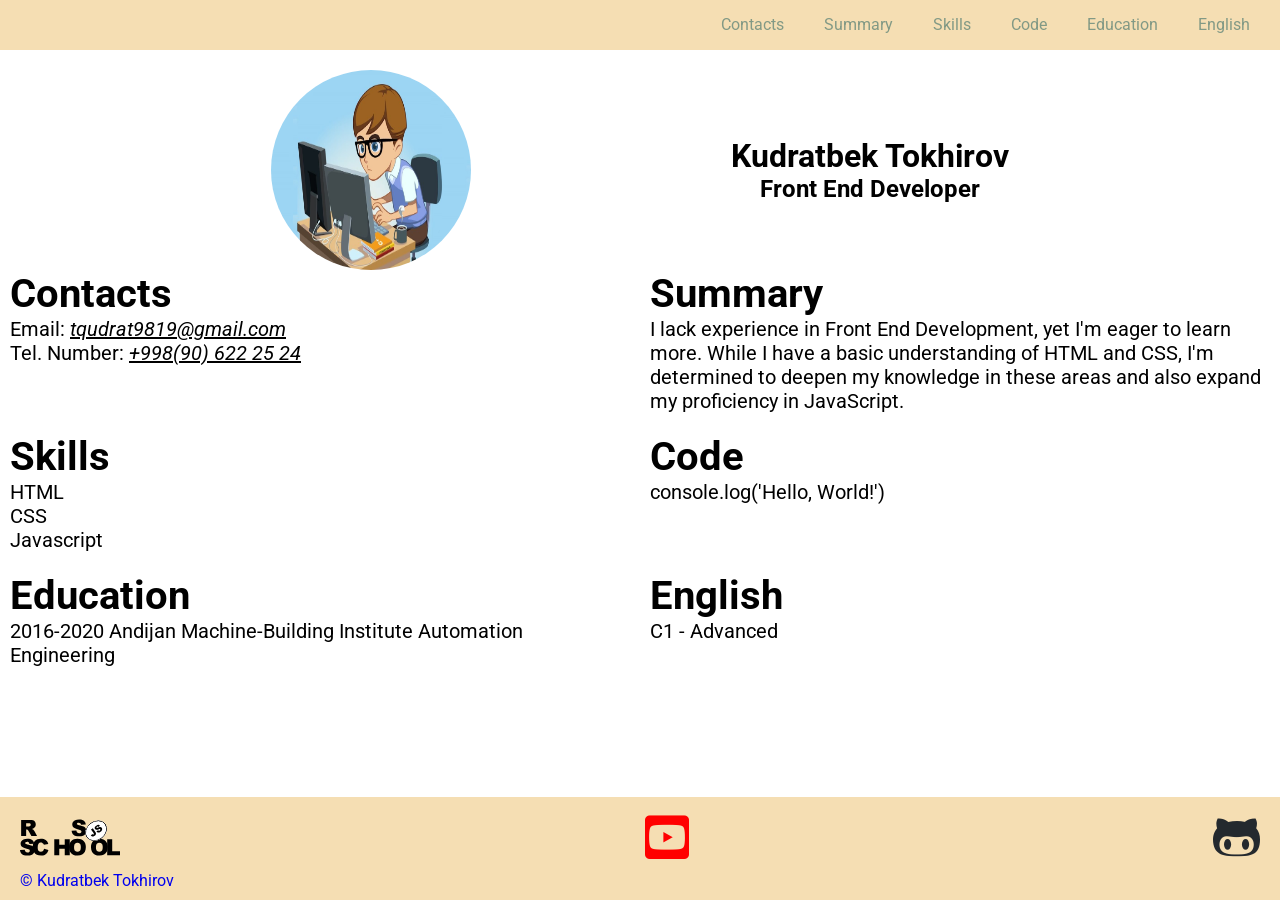
==== index.html @ bb18559e "feat add footer" ====
<!DOCTYPE html>
<html lang="en">

<head>
    <meta charset="UTF-8">
    <meta name="viewport" content="width=device-width, initial-scale=1.0">
    <title>cv</title>
    <link rel="stylesheet" href="/style.css">
    <link rel="stylesheet" href="https://cdnjs.cloudflare.com/ajax/libs/font-awesome/5.15.3/css/all.min.css">
    <link rel="icon" href="assets/img/rs_school_js.svg">
</head>

<body>
    <div class="wrapper">
        <header class="header">
            <nav class="nav">
                <ul class="nav-list container">
                    <li class="nav-item"><a href="#contacts" class="nav-link">Contacts</a></li>
                    <li class="nav-item"><a href="#summary" class="nav-link">Summary</a></li>
                    <li class="nav-item"><a href="#skills" class="nav-link">Skills</a></li>
                    <li class="nav-item"><a href="#code" class="nav-link">Code</a></li>
                    <li class="nav-item"><a href="#education" class="nav-link">Education</a></li>
                    <li class="nav-item"><a href="#english" class="nav-link">English</a></li>
                </ul>
            </nav>
            <div class="personal__info container">
                <img src="/assets/img/profilephoto.jpg" alt="My photo" class="round">
                <div class="name__job">
                    <h1>Kudratbek Tokhirov</h1>
                    <h2>Front End Developer</h2>
                </div>
            </div>
        </header>
        <main class="main-container">
            <section class="section" id="contacts">
                <div class="container">
                    <h2 class="contacts__h2">Contacts</h2>
                    <ul>
                        <li>
                            <p class="contacts__p">Email: <a href="mailto:tqudrat9819@gmail.com"
                                    class="contacts__link">tqudrat9819@gmail.com</a>
                            </p>
                        </li>
                        <li>
                            <p class="contacts__p">Tel. Number: <a href="tel:+998906222524"
                                    class="contacts__link">+998(90) 622 25 24</a></p>
                        </li>
                    </ul>

                </div>
            </section>
            <section class="section" id="summary">
                <div class="container">
                    <h2 class="summary__h2">Summary</h2>
                    <p class="summary__p">I lack experience in Front End Development, yet I'm eager to learn more. While
                        I have a basic understanding of HTML and CSS, I'm determined to deepen my knowledge in these
                        areas and also expand my proficiency in JavaScript.</p>
                </div>
            </section>
            <section class="section" id="skills">
                <div class="container">
                    <h2 class="skills__h2">Skills</h2>
                    <ul class="skills__list">
                        <li class="skills__list__item">HTML</li>
                        <li class="skills__list__item">CSS</li>
                        <li class="skills__list__item">Javascript</li>
                    </ul>
                </div>
            </section>
            <section class="section" id="code">
                <div class="container">
                    <h2 class="code__h2">Code</h2>
                    <p class="code__p">console.log('Hello, World!')</p>
                </div>
            </section>
            <section class="section" id="education">
                <div class="container">
                    <h2 class="education__h2">Education</h2>
                    <p class="education__p">2016-2020 Andijan Machine-Building Institute
                        Automation Engineering</p>
                </div>
            </section>
            <section class="section" id="english">
                <div class="container">
                    <h2 class="english__h2">English</h2>
                    <p class="english__p">C1 - Advanced</p>
                </div>
            </section>
        </main>
        <footer>
            <div class="footer">
                <div class="container">
                    <div class="footer__links">
                        <a href="https://rs.school/" target="_blank"><img src="assets/img/rs_school_js.svg"
                                alt="rs_school_js" class="footer__rs__img"></a>
                        <a href="https://www.youtube.com/channel/UC578nebW2Mn-mNgjEArGZug" target="_blank"
                            class="footer__yt"><i class="fab fa-youtube-square"></i></a>
                        <a href="https://github.com/qudwell" target="_blank" class="footer__gt"><i
                                class="fab fa-github-alt"></i></a>
                    </div>
                    <div class="author"><a href="https://elvindev.com" target="_blank"> © Kudratbek Tokhirov</a></div>
                </div>
            </div>
        </footer>
    </div>
</body>

</html>
---- style.css ----
@import url(fonts.css);

* {
    margin: 0;
    padding: 0;
    box-sizing: border-box;
    text-decoration: none;
    list-style: none;

}

html {
    scroll-behavior: smooth;
}

body {
    
    font-family: 'Roboto', sans-serif;
    height: 100%;
}

.wrapper {
    min-height: 100%;
    display: flex;
    flex-direction: column;
}

.container {
    max-width: 1440px;
    margin: 0 auto;
    padding: 0 10px; 
    width: 100%;
    height: 100%;
}

.main-container {
    flex: 1 1 auto ;
    display: flex;
    flex-wrap: wrap;
}

.section {
    width: 50%;
}



.nav-list {
    display: flex;
    justify-content: flex-end;
    align-items: center;
    list-style: none;
}

.nav-link {
    padding: 0 20px;
    line-height: 50px;
    transition: .3s;
}

.nav {
    background: wheat;
    margin-bottom: 20px;
}

.round {
    display: inline-block;
    border-radius: 100%;
    overflow: hidden;
    width: 200px;
    height: 200px;
}

.nav-link {
    text-decoration: none;
    color: #829985;
    transition: color 0.5s;
}

.nav-link:hover {
    color: #5d7260;
}

.personal__info {
    display: flex;
    justify-content: space-evenly;

    align-items: center;
}

.name__job {
    text-align: center;
}

#contacts {
    margin-bottom: 20px;
}

.contacts__h2 {
    font-weight: 700;
    font-size: 40px;
}

.contacts__p {
    font-weight: 400;
    font-size: 20px;
}

#summary {
    margin-bottom: 20px;
}

.summary__h2 {
    font-weight: 700;
    font-size: 40px;
}

.summary__p {
    font-weight: 400;
    font-size: 20px;
}

#skills {
    margin-bottom: 20px;
}

.skills__h2 {
    font-weight: 700;
    font-size: 40px;
}

.skills__list__item {
    font-weight: 400;
    font-size: 20px;
}

#code {
    margin-bottom: 20px;
}

.code__h2 {
    font-weight: 700;
    font-size: 40px;
}

.code__p {
    font-weight: 400;
    font-size: 20px;
}

#education {
    margin-bottom: 20px;
}

.education__h2 {
    font-weight: 700;
    font-size: 40px;
}

.education__p {
    font-weight: 400;
    font-size: 20px;
}

#english {
    margin-bottom: 20px;
}

.english__h2 {
    font-weight: 700;
    font-size: 40px;
}

.english__p {
    font-weight: 400;
    font-size: 20px;
}

.contacts__link{
    color: black;
    font-style: italic;
    text-decoration: underline;
}

.footer {
    background: wheat;
    position: fixed; 
    left: 0; bottom: 0; 
    padding: 10px; 
    color: #fff; 
    width: 100%;

}

.footer__links {
    display: flex;
    justify-content: space-between;
    align-items: center;
}

.footer__rs__img{
    width: 100px;
    height: 60px;
}

.footer__yt{
    font-size: 50px;
    color: #FF0000;
}

.footer__gt{
    font-size: 50px;
    color: #24292e;
}
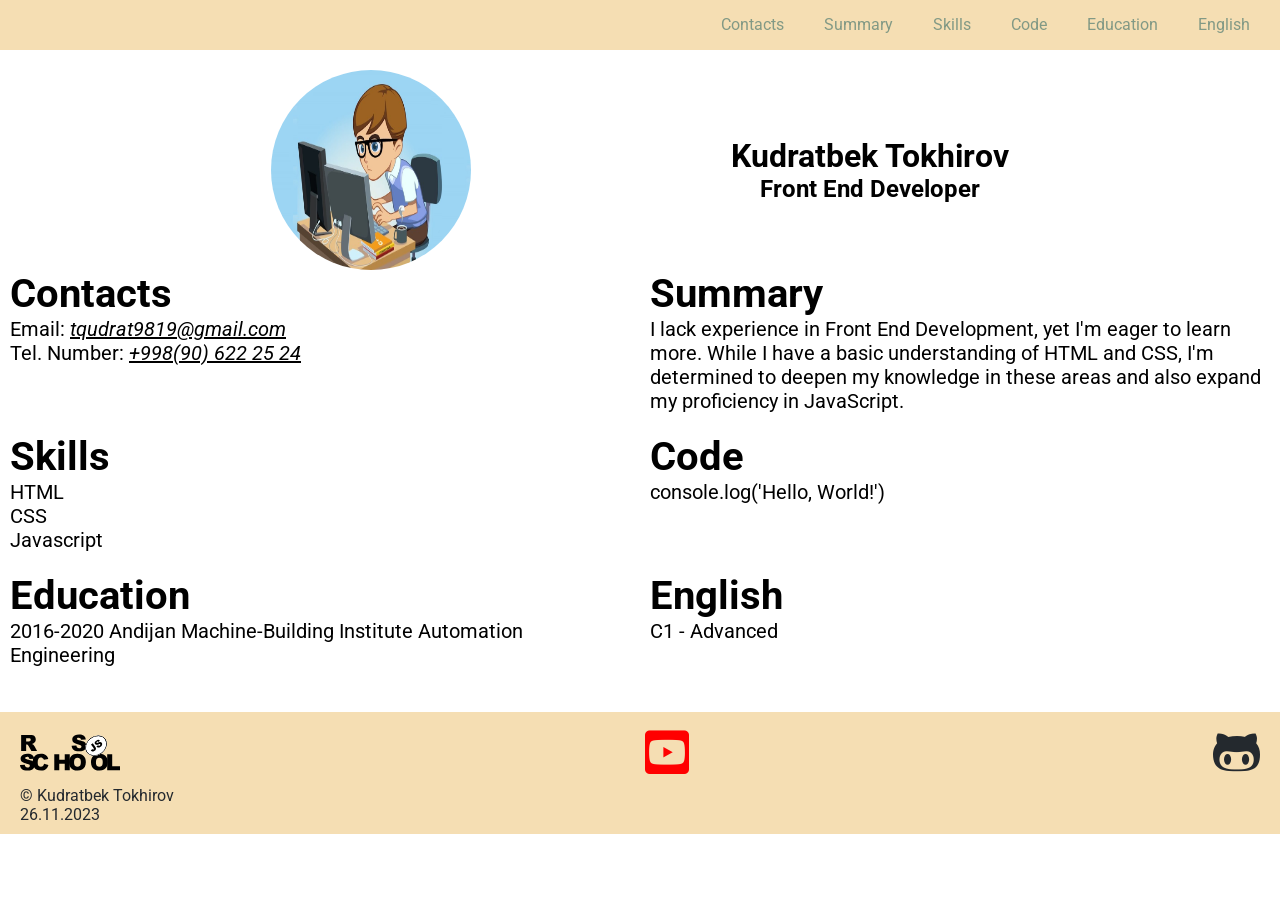
==== commit 876617cc: "feat: added number and changed styles" ====
--- a/index.html
+++ b/index.html
@@ -98,7 +98,8 @@
                         <a href="https://github.com/qudwell" target="_blank" class="footer__gt"><i
                                 class="fab fa-github-alt"></i></a>
                     </div>
-                    <div class="author"><a href="https://elvindev.com" target="_blank"> © Kudratbek Tokhirov</a></div>
+                    <div class="author"><a href="https://elvindev.com" target="_blank" class="author__link">© Kudratbek Tokhirov</a></div>
+                    <div class="date">26.11.2023</div>
                 </div>
             </div>
         </footer>
--- a/style.css
+++ b/style.css
@@ -183,9 +183,8 @@
 }
 
 .footer {
-    background: wheat;
-    position: fixed; 
-    left: 0; bottom: 0; 
+    margin-top: 25px;
+    background: wheat; 
     padding: 10px; 
     color: #fff; 
     width: 100%;
@@ -211,4 +210,12 @@
 .footer__gt{
     font-size: 50px;
     color: #24292e;
+}
+.author__link{
+    font-size: 16px;
+    color: #24292e;
+}
+.date{
+    font-size: 16px;
+    color: #24292e;
 }
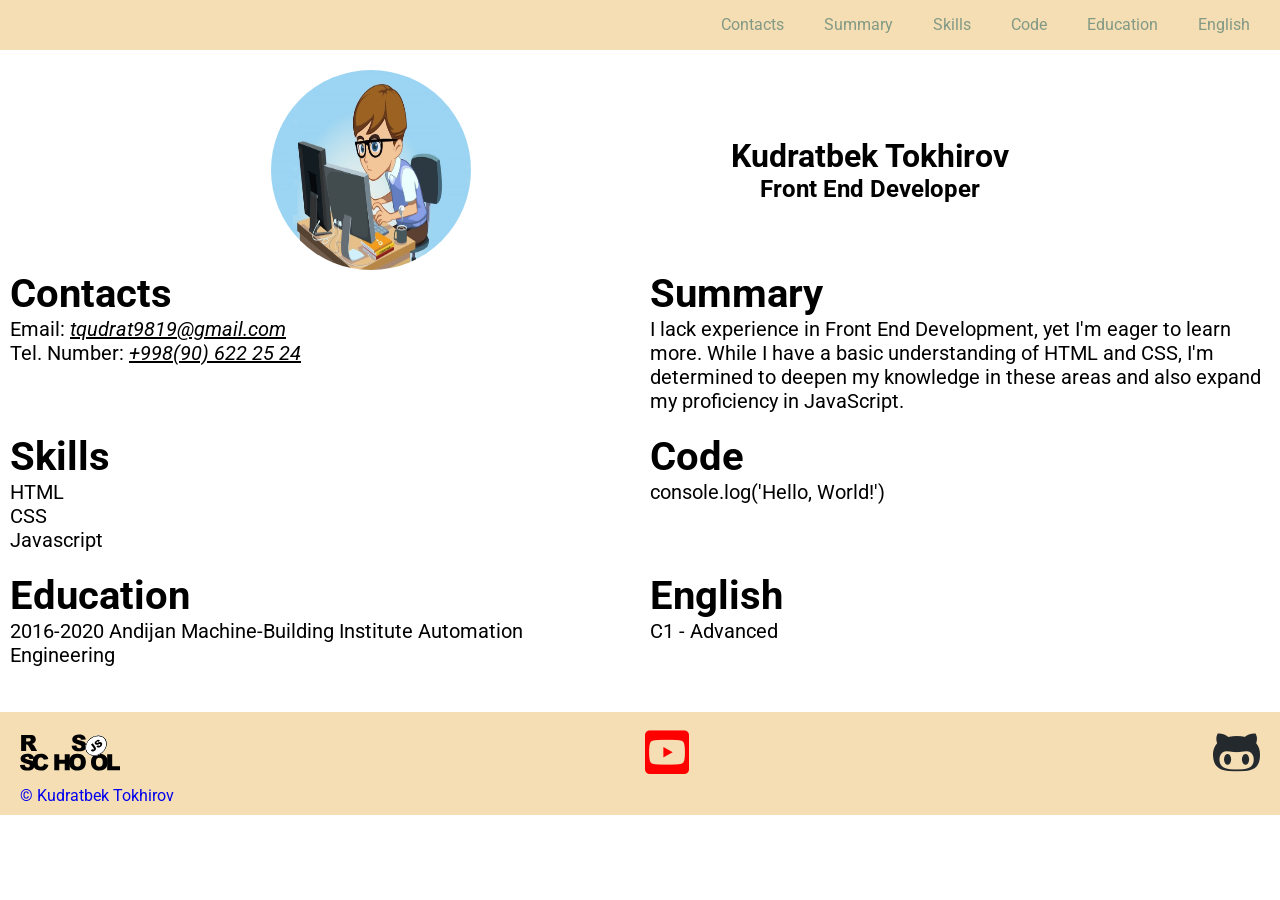
==== commit 3f7af1cc: "fix: Update index.html" ====
--- a/index.html
+++ b/index.html
@@ -5,7 +5,7 @@
     <meta charset="UTF-8">
     <meta name="viewport" content="width=device-width, initial-scale=1.0">
     <title>cv</title>
-    <link rel="stylesheet" href="/style.css">
+    <link rel="stylesheet" href="./style.css">
     <link rel="stylesheet" href="https://cdnjs.cloudflare.com/ajax/libs/font-awesome/5.15.3/css/all.min.css">
     <link rel="icon" href="assets/img/rs_school_js.svg">
 </head>
@@ -24,7 +24,7 @@
                 </ul>
             </nav>
             <div class="personal__info container">
-                <img src="/assets/img/profilephoto.jpg" alt="My photo" class="round">
+                <img src="./assets/img/profilephoto.jpg" alt="My photo" class="round">
                 <div class="name__job">
                     <h1>Kudratbek Tokhirov</h1>
                     <h2>Front End Developer</h2>
@@ -98,12 +98,11 @@
                         <a href="https://github.com/qudwell" target="_blank" class="footer__gt"><i
                                 class="fab fa-github-alt"></i></a>
                     </div>
-                    <div class="author"><a href="https://elvindev.com" target="_blank" class="author__link">© Kudratbek Tokhirov</a></div>
-                    <div class="date">26.11.2023</div>
+                    <div class="author"><a href="https://elvindev.com" target="_blank"> © Kudratbek Tokhirov</a></div>
                 </div>
             </div>
         </footer>
     </div>
 </body>
 
-</html>+</html>
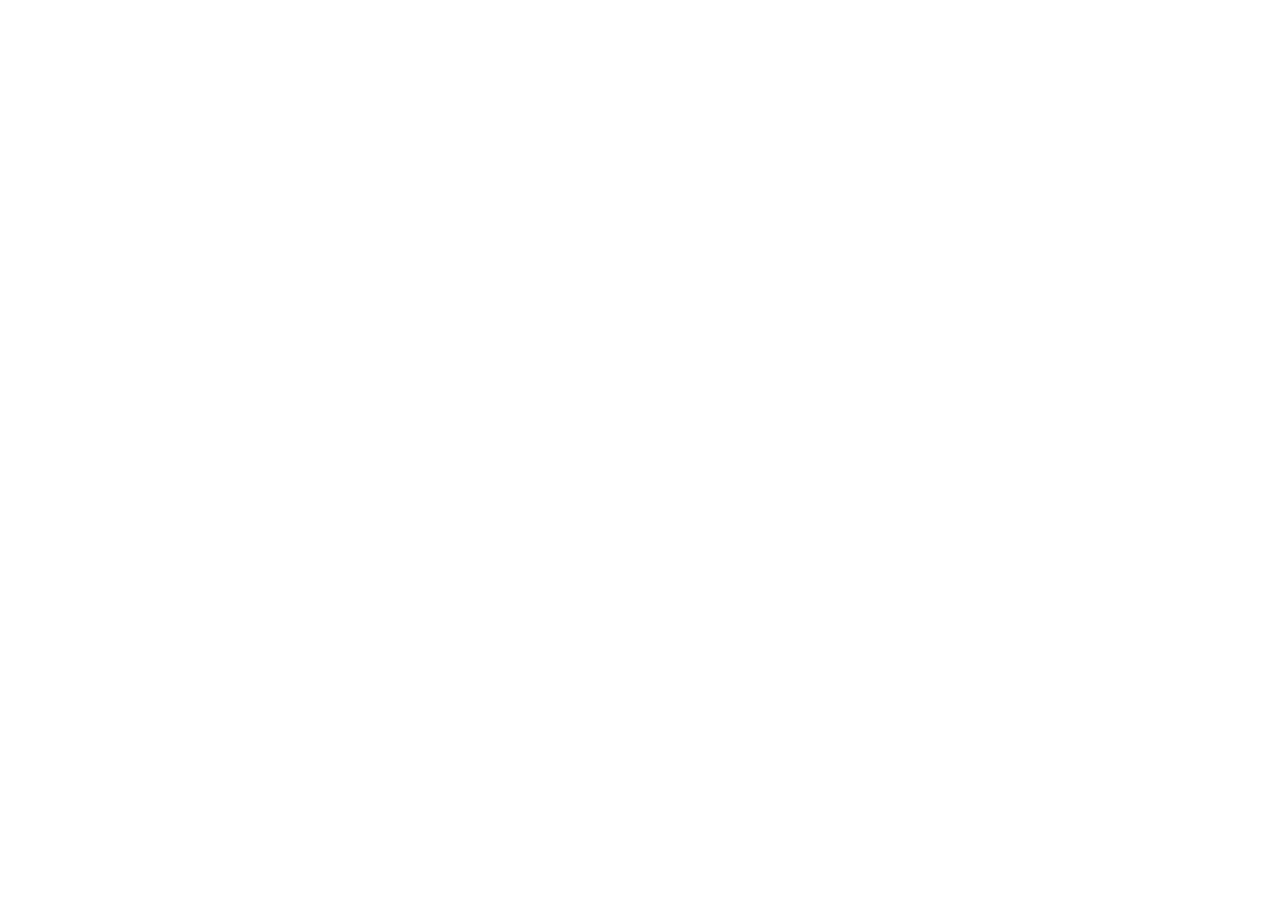
==== commit accbe32a: "project start" ====
--- a/index.html
+++ b/index.html
@@ -1,108 +1,15 @@
 <!DOCTYPE html>
 <html lang="en">
-
 <head>
     <meta charset="UTF-8">
     <meta name="viewport" content="width=device-width, initial-scale=1.0">
-    <title>cv</title>
-    <link rel="stylesheet" href="./style.css">
-    <link rel="stylesheet" href="https://cdnjs.cloudflare.com/ajax/libs/font-awesome/5.15.3/css/all.min.css">
-    <link rel="icon" href="assets/img/rs_school_js.svg">
+    <title>Coffee House</title>
 </head>
-
 <body>
-    <div class="wrapper">
-        <header class="header">
-            <nav class="nav">
-                <ul class="nav-list container">
-                    <li class="nav-item"><a href="#contacts" class="nav-link">Contacts</a></li>
-                    <li class="nav-item"><a href="#summary" class="nav-link">Summary</a></li>
-                    <li class="nav-item"><a href="#skills" class="nav-link">Skills</a></li>
-                    <li class="nav-item"><a href="#code" class="nav-link">Code</a></li>
-                    <li class="nav-item"><a href="#education" class="nav-link">Education</a></li>
-                    <li class="nav-item"><a href="#english" class="nav-link">English</a></li>
-                </ul>
-            </nav>
-            <div class="personal__info container">
-                <img src="./assets/img/profilephoto.jpg" alt="My photo" class="round">
-                <div class="name__job">
-                    <h1>Kudratbek Tokhirov</h1>
-                    <h2>Front End Developer</h2>
-                </div>
-            </div>
-        </header>
-        <main class="main-container">
-            <section class="section" id="contacts">
-                <div class="container">
-                    <h2 class="contacts__h2">Contacts</h2>
-                    <ul>
-                        <li>
-                            <p class="contacts__p">Email: <a href="mailto:tqudrat9819@gmail.com"
-                                    class="contacts__link">tqudrat9819@gmail.com</a>
-                            </p>
-                        </li>
-                        <li>
-                            <p class="contacts__p">Tel. Number: <a href="tel:+998906222524"
-                                    class="contacts__link">+998(90) 622 25 24</a></p>
-                        </li>
-                    </ul>
-
-                </div>
-            </section>
-            <section class="section" id="summary">
-                <div class="container">
-                    <h2 class="summary__h2">Summary</h2>
-                    <p class="summary__p">I lack experience in Front End Development, yet I'm eager to learn more. While
-                        I have a basic understanding of HTML and CSS, I'm determined to deepen my knowledge in these
-                        areas and also expand my proficiency in JavaScript.</p>
-                </div>
-            </section>
-            <section class="section" id="skills">
-                <div class="container">
-                    <h2 class="skills__h2">Skills</h2>
-                    <ul class="skills__list">
-                        <li class="skills__list__item">HTML</li>
-                        <li class="skills__list__item">CSS</li>
-                        <li class="skills__list__item">Javascript</li>
-                    </ul>
-                </div>
-            </section>
-            <section class="section" id="code">
-                <div class="container">
-                    <h2 class="code__h2">Code</h2>
-                    <p class="code__p">console.log('Hello, World!')</p>
-                </div>
-            </section>
-            <section class="section" id="education">
-                <div class="container">
-                    <h2 class="education__h2">Education</h2>
-                    <p class="education__p">2016-2020 Andijan Machine-Building Institute
-                        Automation Engineering</p>
-                </div>
-            </section>
-            <section class="section" id="english">
-                <div class="container">
-                    <h2 class="english__h2">English</h2>
-                    <p class="english__p">C1 - Advanced</p>
-                </div>
-            </section>
-        </main>
-        <footer>
-            <div class="footer">
-                <div class="container">
-                    <div class="footer__links">
-                        <a href="https://rs.school/" target="_blank"><img src="assets/img/rs_school_js.svg"
-                                alt="rs_school_js" class="footer__rs__img"></a>
-                        <a href="https://www.youtube.com/channel/UC578nebW2Mn-mNgjEArGZug" target="_blank"
-                            class="footer__yt"><i class="fab fa-youtube-square"></i></a>
-                        <a href="https://github.com/qudwell" target="_blank" class="footer__gt"><i
-                                class="fab fa-github-alt"></i></a>
-                    </div>
-                    <div class="author"><a href="https://elvindev.com" target="_blank"> © Kudratbek Tokhirov</a></div>
-                </div>
-            </div>
-        </footer>
-    </div>
+    <header class="header">
+        <div class="container">
+            <div class="header__wrap"></div>
+        </div>
+    </header>
 </body>
-
-</html>
+</html>
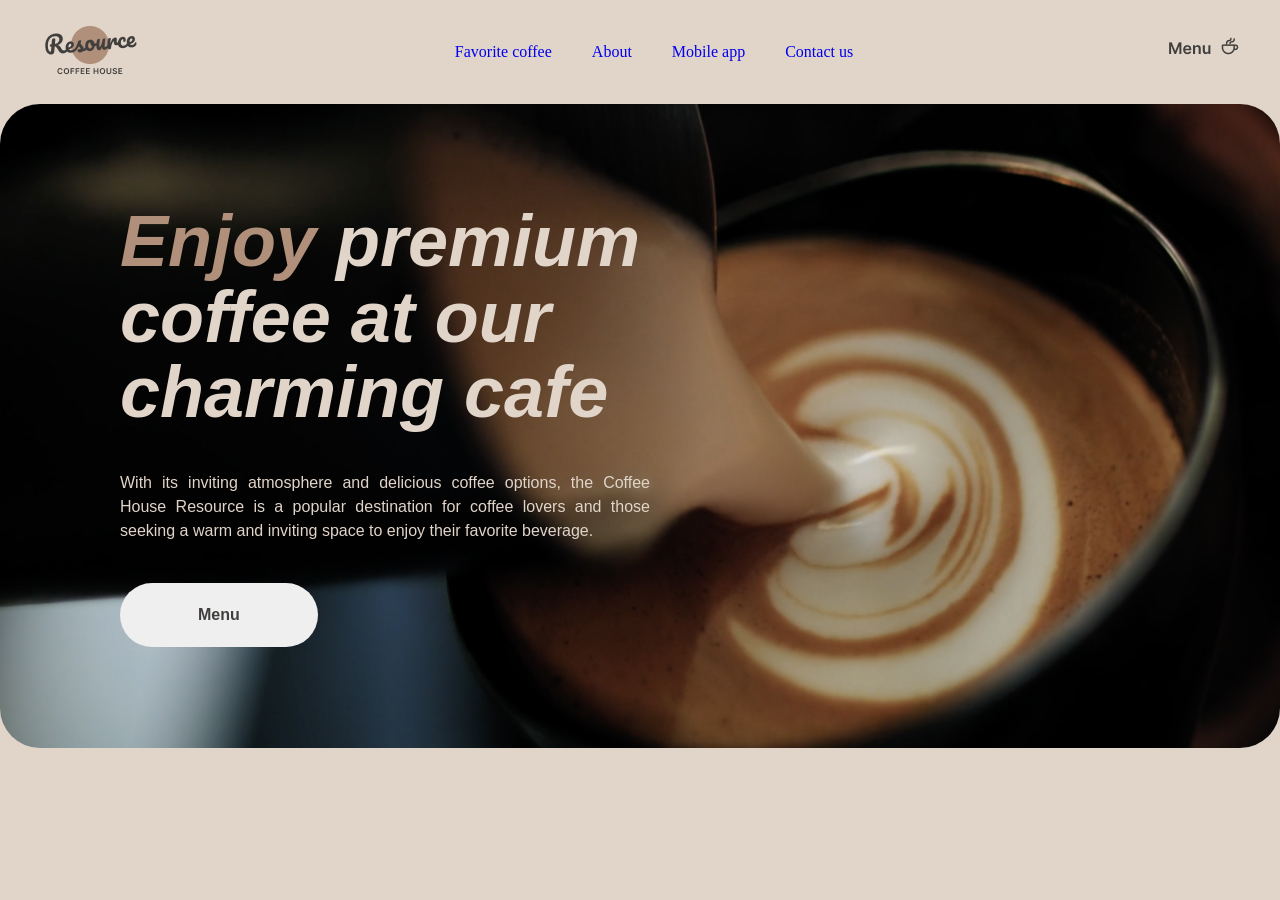
==== commit afdf0096: "feat: add header and banner" ====
--- a/index.html
+++ b/index.html
@@ -1,15 +1,46 @@
 <!DOCTYPE html>
 <html lang="en">
+
 <head>
     <meta charset="UTF-8">
     <meta name="viewport" content="width=device-width, initial-scale=1.0">
     <title>Coffee House</title>
+    <link rel="stylesheet" href="./styles/styles.css">
 </head>
+
 <body>
     <header class="header">
         <div class="container">
-            <div class="header__wrap"></div>
+            <div class="header__wrap">
+                <a href="#" class="header__logo"><img src="./imgs/logo.png" alt="logo"></a>
+                <ul class="header__nav">
+                    <li class="header__navItem"><a href="#" class="header__navLink">Favorite coffee</a></li>
+                    <li class="header__navItem"><a href="#" class="header__navLink">About</a></li>
+                    <li class="header__navItem"><a href="#" class="header__navLink">Mobile app</a></li>
+                    <li class="header__navItem"><a href="#" class="header__navLink">Contact us</a></li>
+                </ul>
+                <a href="#" class="header__menu"><img src="./imgs/menu-item.png" alt="menu"></a>
+            </div>
         </div>
     </header>
+    <main>
+        <section class="banner">
+            <div class="banner__photo">
+                <div class="container">
+                    <div class="banner__wrap">
+                        <h1 class="banner__h"><span class="banner__h__span">Enjoy</span> premium coffee at our charming
+                            cafe</h1>
+                        <p class="banner__p">
+                            With its inviting atmosphere and delicious coffee options, the Coffee House Resource is a
+                            popular destination for coffee lovers and those seeking a warm and inviting space to enjoy
+                            their favorite beverage.
+                        </p>
+                        <button class="banner__btn">Menu</button>
+                    </div>
+                </div>
+            </div>
+        </section>
+    </main>
 </body>
+
 </html>
--- a/styles/styles.css
+++ b/styles/styles.css
@@ -0,0 +1,102 @@
+* {
+    margin: 0;
+    padding: 0;
+    box-sizing: border-box;
+    text-decoration: none;
+    list-style: none;
+}
+
+@import url(../styles/fonts.css);
+
+body {
+    background: #E1D4C9;
+}
+
+.container {
+    max-width: 1360px;
+    padding: 0 20px;
+    margin: 0 auto;
+    width: 100%;
+    height: 100%;
+}
+
+.header {
+    margin: 20px;
+
+}
+
+.header__wrap {
+    display: flex;
+    justify-content: space-between;
+    align-items: center;
+}
+
+.header__nav {
+    display: flex;
+    justify-content: center;
+    align-items: center;
+    gap: 40px;
+    flex: 1 0 0;
+    align-self: stretch;
+}
+
+.banner__photo {
+    max-width: 1360px;
+    margin: 0 auto;
+    width: 100%;
+    height: 644px;
+    background: url(../imgs/img-hero.jpg);
+    border-radius: 40px;
+}
+
+.banner__wrap {
+    display: flex;
+    flex-direction: column;
+    align-items: start;
+    gap: 40px;
+    padding: 100px;
+
+}
+
+.banner__h {
+    font-family: 'Inter-SB', sans-serif;
+    font-size: 72px;
+    font-style: italic;
+    font-weight: 600;
+    line-height: 105%;
+    color: #E1D4C9;
+    width: 530px;
+}
+
+.banner__h__span {
+    color: #B0907A;
+}
+
+.banner__p {
+    color: #E1D4C9;
+    font-feature-settings: 'clig' off, 'liga' off;
+
+
+    font-family: "Inter-Regular", sans-serif;
+    font-size: 16px;
+    text-align: justify;
+    font-style: normal;
+    font-weight: 400;
+    line-height: 150%;
+    width: 530px;
+}
+
+.banner__btn {
+    padding: 20px 78px;
+    border: none;
+    border-radius: 100px;
+    color: #403F3D;
+    text-align: center;
+    font-feature-settings: 'clig' off, 'liga' off;
+    font-family: 'Inter-SB', sans-serif;
+    font-size: 16px;
+    font-style: normal;
+    font-weight: 600;
+    line-height: 150%;
+    /* 24px */
+}
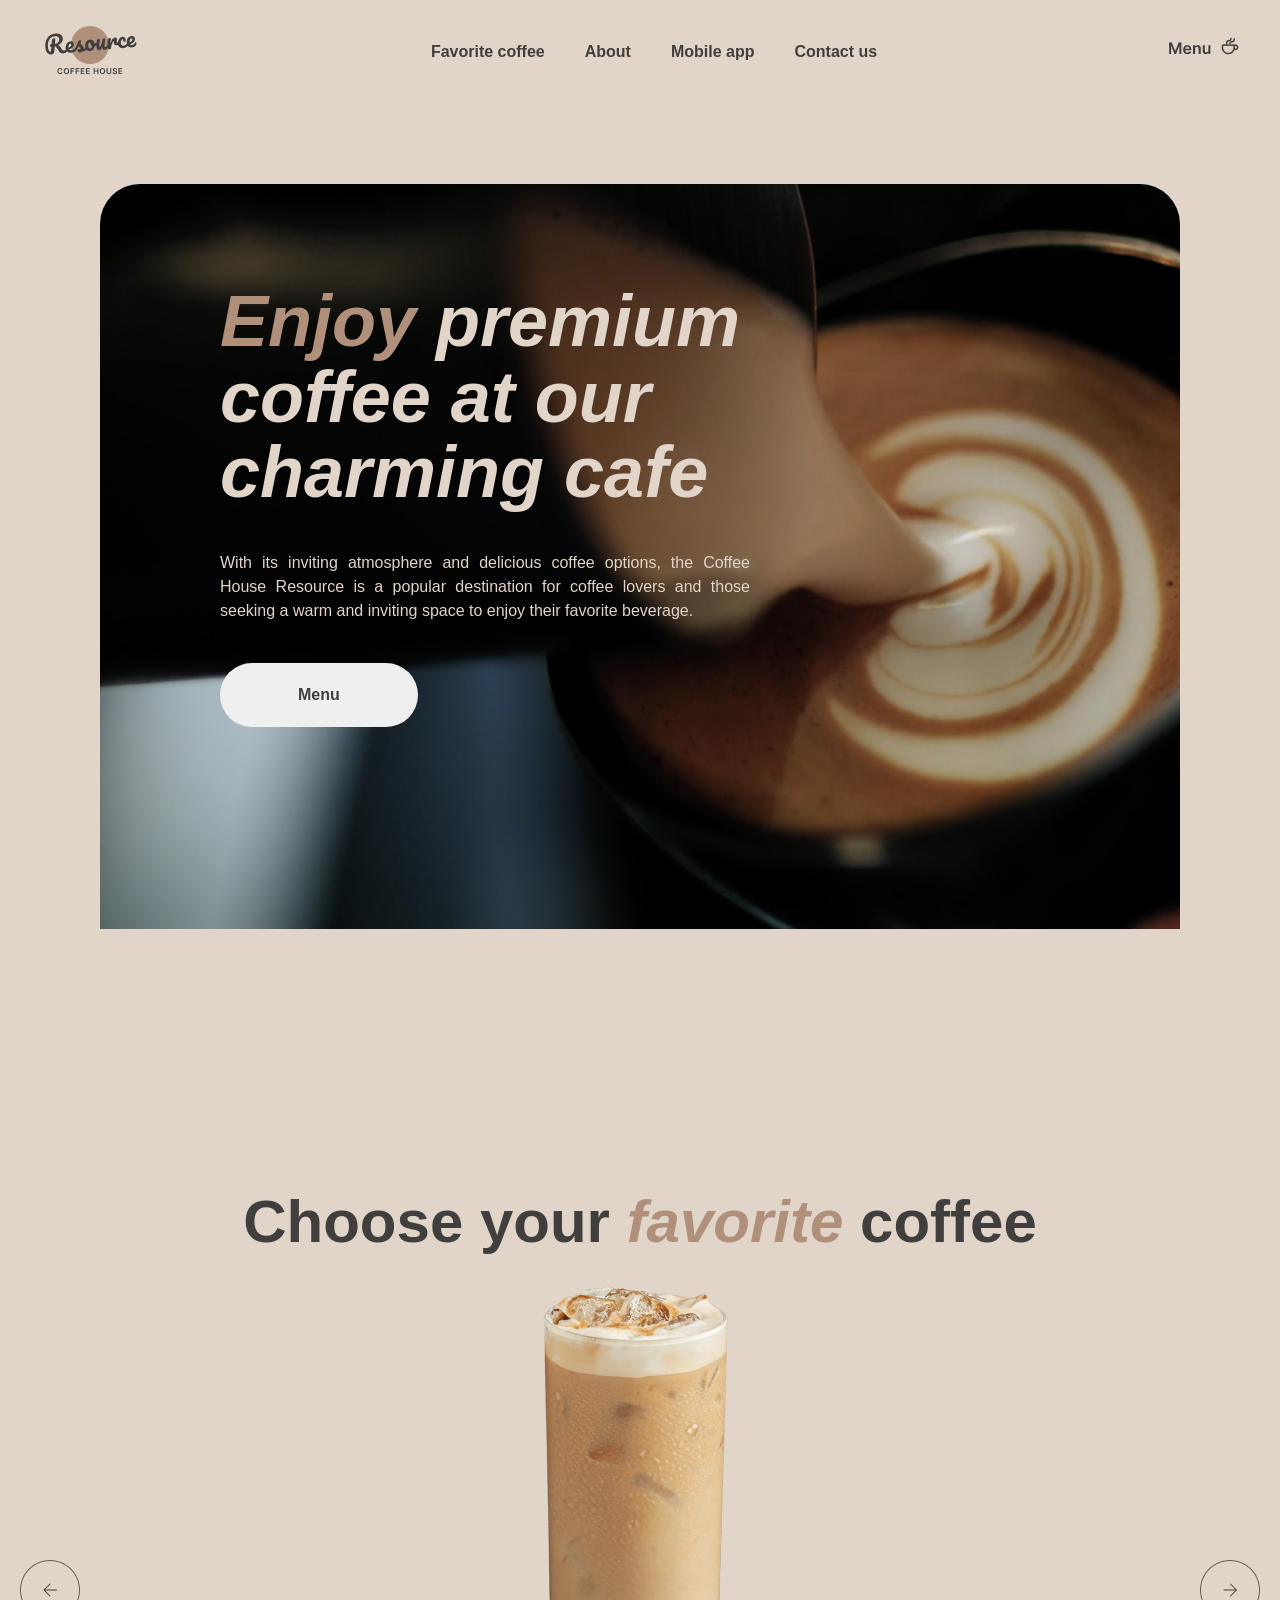
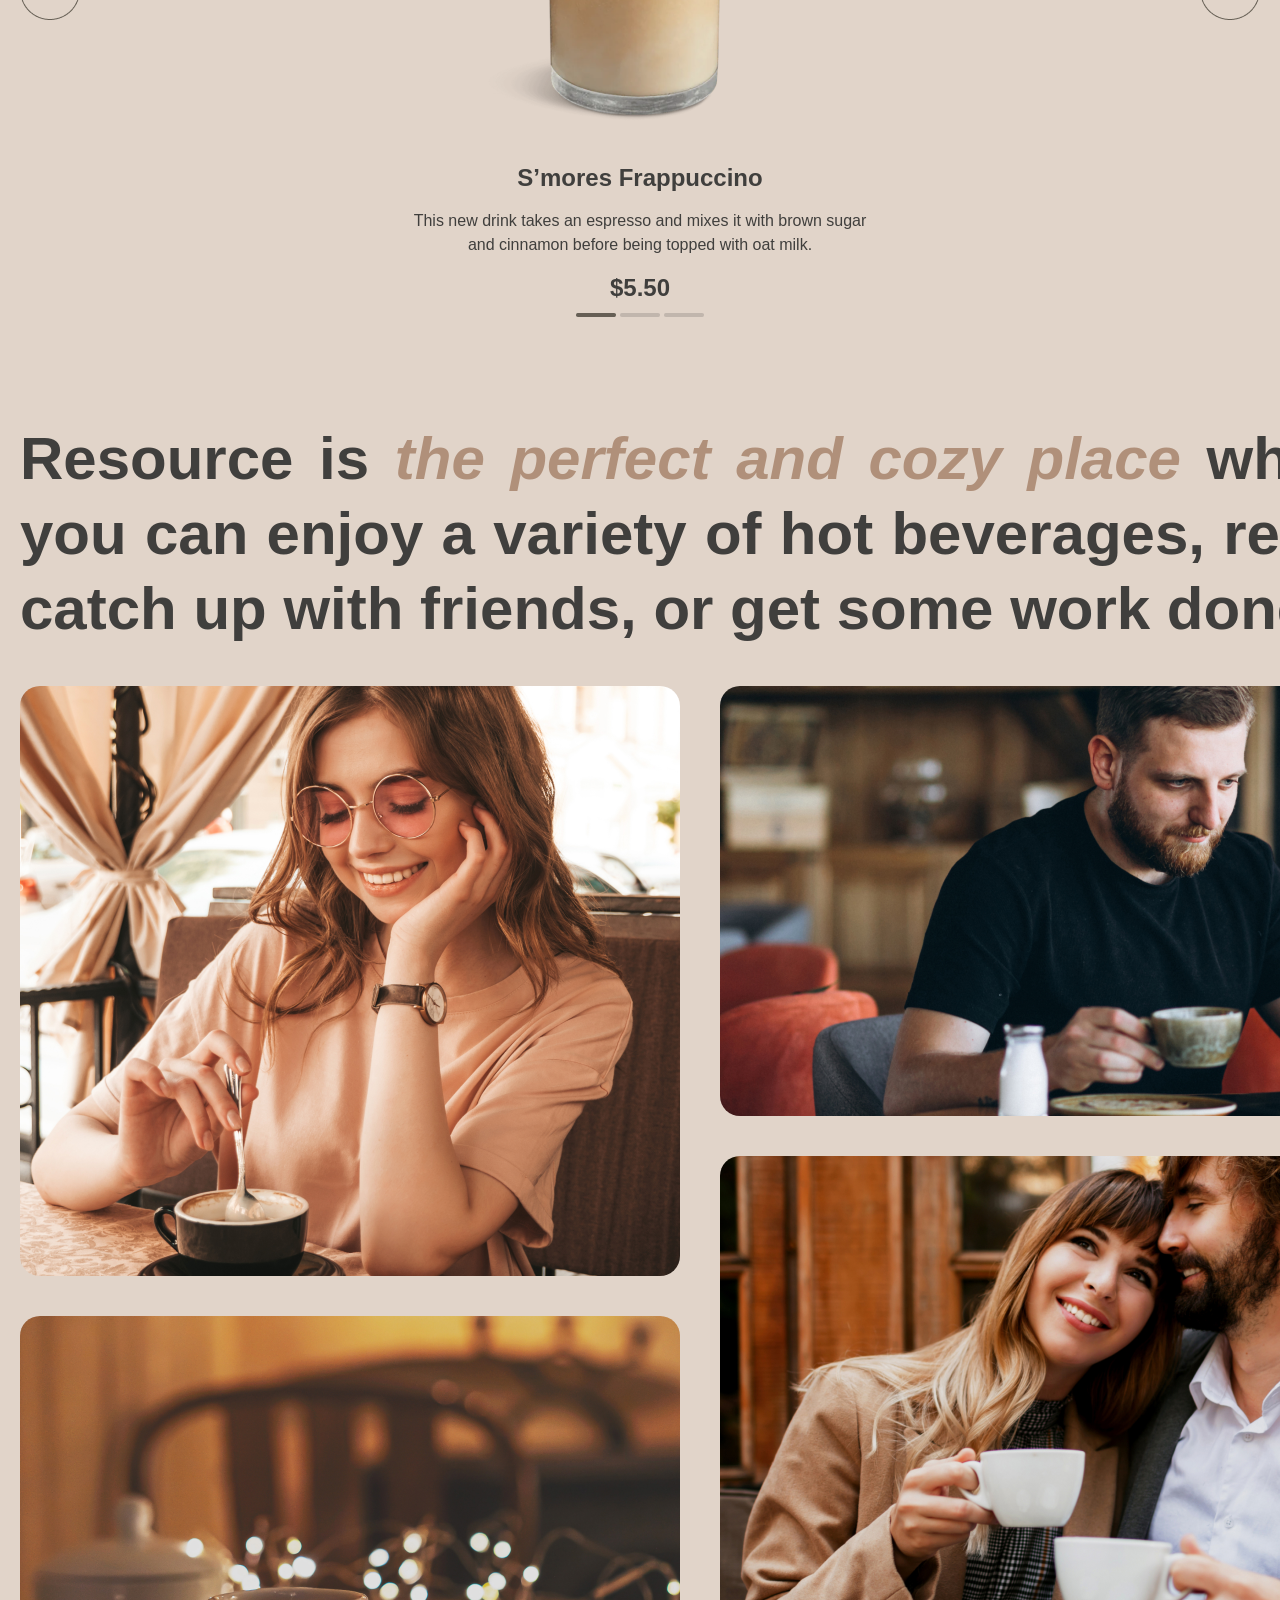
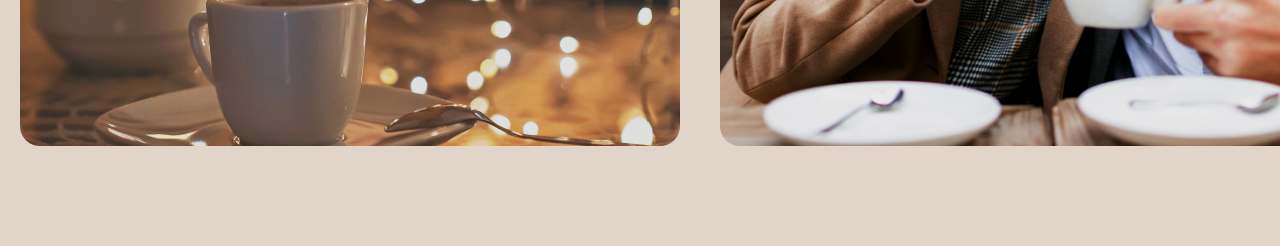
==== commit 17c29335: "feat: add about me and fav coffee" ====
--- a/index.html
+++ b/index.html
@@ -14,8 +14,9 @@
             <div class="header__wrap">
                 <a href="#" class="header__logo"><img src="./imgs/logo.png" alt="logo"></a>
                 <ul class="header__nav">
-                    <li class="header__navItem"><a href="#" class="header__navLink">Favorite coffee</a></li>
-                    <li class="header__navItem"><a href="#" class="header__navLink">About</a></li>
+                    <li class="header__navItem"><a href="#favorite_drink" class="header__navLink">Favorite coffee</a>
+                    </li>
+                    <li class="header__navItem"><a href="#about" class="header__navLink">About</a></li>
                     <li class="header__navItem"><a href="#" class="header__navLink">Mobile app</a></li>
                     <li class="header__navItem"><a href="#" class="header__navLink">Contact us</a></li>
                 </ul>
@@ -40,6 +41,43 @@
                 </div>
             </div>
         </section>
+        <section class="favourite" id="favorite_drink">
+            <div class="container">
+                <h2 class="favourite__h">Choose your <span class="favourite__span">favorite</span> coffee</h2>
+                <div class="favourite__wrap">
+                    <img src="./imgs/arrowleft.png" alt="arrow">
+                    <div class="choose__coffee">
+                        <img src="./imgs/Favcoffee.png" alt="fav">
+                        <h2 class="choose__coffee__h2">S’mores Frappuccino</h2>
+                        <p class="choose__coffee__p">This new drink takes an espresso and mixes it with brown sugar and
+                            cinnamon before being topped with oat milk.</p>
+                        <h3 class="choose__coffee__price">$5.50</h3>
+                        <div class="controls">
+                            <img src="./imgs/control.png" alt="">
+                            <img src="./imgs/controlwhite.png" alt="">
+                            <img src="./imgs/controlwhite.png" alt="">
+                        </div>
+                    </div>
+                    <img src="./imgs/arrowright.png" alt="arrow">
+                </div>
+            </div>
+        </section>
+        <section class="aboutMe" id="about">
+            <div class="container">
+                <p class="AboutMe__p">Resource is <span class="AboutMe__span">the perfect and cozy place</span> where you can enjoy a variety of hot
+                    beverages, relax, catch up with friends, or get some work done.</p>
+                <div class="aboutMe__wrap">
+                    <div class="aboutMe__left">
+                        <img src="./imgs/about-1.png" alt="aboutMePic" class="aboutMe__img">
+                    <img src="./imgs/about-2.png" alt="aboutMePic" class="aboutMe__img">
+                </div>
+                   <div class="aboutMe__right">
+                     <img src="./imgs/about-3.png" alt="aboutMePic" class="aboutMe__img">
+                    <img src="./imgs/about-4.png" alt="aboutMePic" class="aboutMe__img">
+                </div>
+                </div>
+            </div>
+        </section>
     </main>
 </body>
 
--- a/styles/styles.css
+++ b/styles/styles.css
@@ -10,6 +10,8 @@
 
 body {
     background: #E1D4C9;
+    font-family: 'Inter-Regular', sans-serif;
+    color: #403F3D;
 }
 
 .container {
@@ -25,12 +27,25 @@
 
 }
 
+.header__menu:hover{
+    border-bottom: 2px solid #403F3DCC;
+}
+
 .header__wrap {
     display: flex;
     justify-content: space-between;
     align-items: center;
 }
-
+.header__navLink{
+font-family: 'Inter-SB', sans-serif;
+font-size: 16px;
+font-weight: 600;
+line-height: 24px;
+letter-spacing: 0em;
+text-align: left;
+color: #403F3D;
+
+}
 .header__nav {
     display: flex;
     justify-content: center;
@@ -44,8 +59,8 @@
     max-width: 1360px;
     margin: 0 auto;
     width: 100%;
-    height: 644px;
-    background: url(../imgs/img-hero.jpg);
+    height: 100vh;
+    background: url(../imgs/img-hero.jpg) no-repeat;
     border-radius: 40px;
 }
 
@@ -99,4 +114,123 @@
     font-weight: 600;
     line-height: 150%;
     /* 24px */
-}+}
+
+.banner {
+    margin: 100px;
+}
+
+.favourite__h {
+    color: #403F3D;
+    text-align: center;
+    font-feature-settings: 'clig' off, 'liga' off;
+    font-family: 'Inter-SB', sans-serif;
+    font-size: 60px;
+    font-style: normal;
+    font-weight: 600;
+    line-height: 125%;
+
+}
+
+.favourite__span {
+    color: #B0907A;
+    font-style: italic;
+}
+
+.favourite__wrap {
+    display: flex;
+    align-items: center;
+    justify-content: space-between;
+}
+
+.choose__coffee {
+    max-width: 480px;
+    width: 100%;
+    text-align: center;
+}
+
+.choose__coffee__h2 {
+    margin: 20px 0 16px;
+    color: #403F3D;
+    text-align: center;
+    font-feature-settings: 'clig' off, 'liga' off;
+    font-family: 'Inter-SB', sans-serif;
+    font-size: 24px;
+    font-style: normal;
+    font-weight: 600;
+    line-height: 125%;
+
+}
+
+.choose__coffee__p {
+    color: #403F3D;
+    text-align: center;
+    font-feature-settings: 'clig' off, 'liga' off;
+    font-family: 'Inter-Regular', sans-serif;
+    font-size: 16px;
+    font-style: normal;
+    font-weight: 400;
+    line-height: 150%;
+    margin-bottom: 16px;
+}
+
+.choose__coffee__price {
+    color: #403F3D;
+    text-align: center;
+    font-feature-settings: 'clig' off, 'liga' off;
+    font-family: 'Inter-SB', sans-serif;
+    font-size: 24px;
+    font-style: normal;
+    font-weight: 600;
+    line-height: 125%;
+}
+
+.favourite {
+    margin-bottom: 100px;
+}
+
+.AboutMe__p {
+    align-self: stretch;
+    color: #403F3D;
+    text-align: justify;
+    font-feature-settings: 'clig' off, 'liga' off;
+    font-family: 'Inter-SB', sans-serif;
+    font-size: 60px;
+    font-style: normal;
+    font-weight: 600;
+    line-height: 125%;
+    width: 1360px;
+    height: 225px;
+    margin-bottom: 40px;
+}
+
+.AboutMe__span {
+    color: #B0907A;
+    font-style: italic;
+}
+
+.aboutMe__img{
+    border-radius: 20px;
+}
+
+.aboutMe__wrap{
+    display: flex;
+    gap: 40px;
+    
+}
+.aboutMe__left{
+    display: flex;
+    flex-direction: column;
+    gap: 40px;
+}
+
+.aboutMe__right{
+    display: flex;
+    flex-direction: column;
+    gap: 40px;
+}
+
+.aboutMe{
+    margin-bottom: 100px;
+}
+
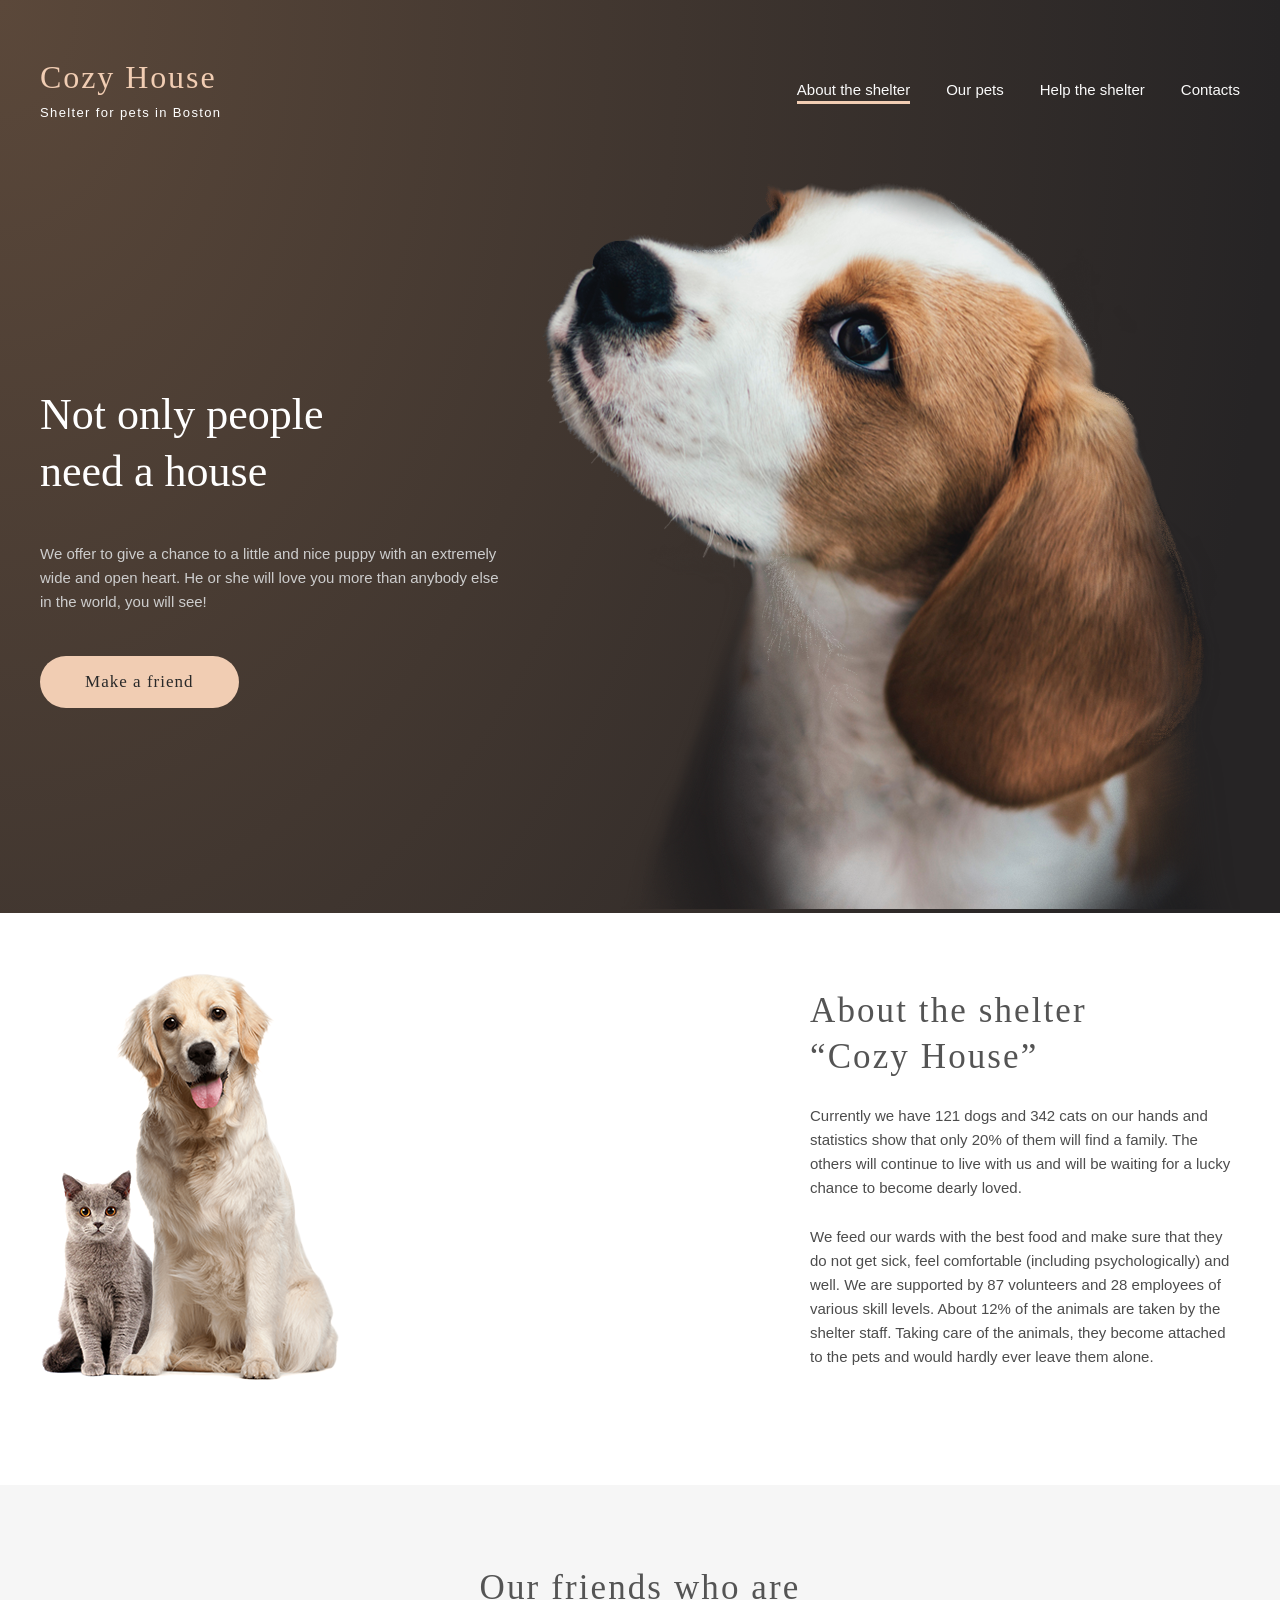
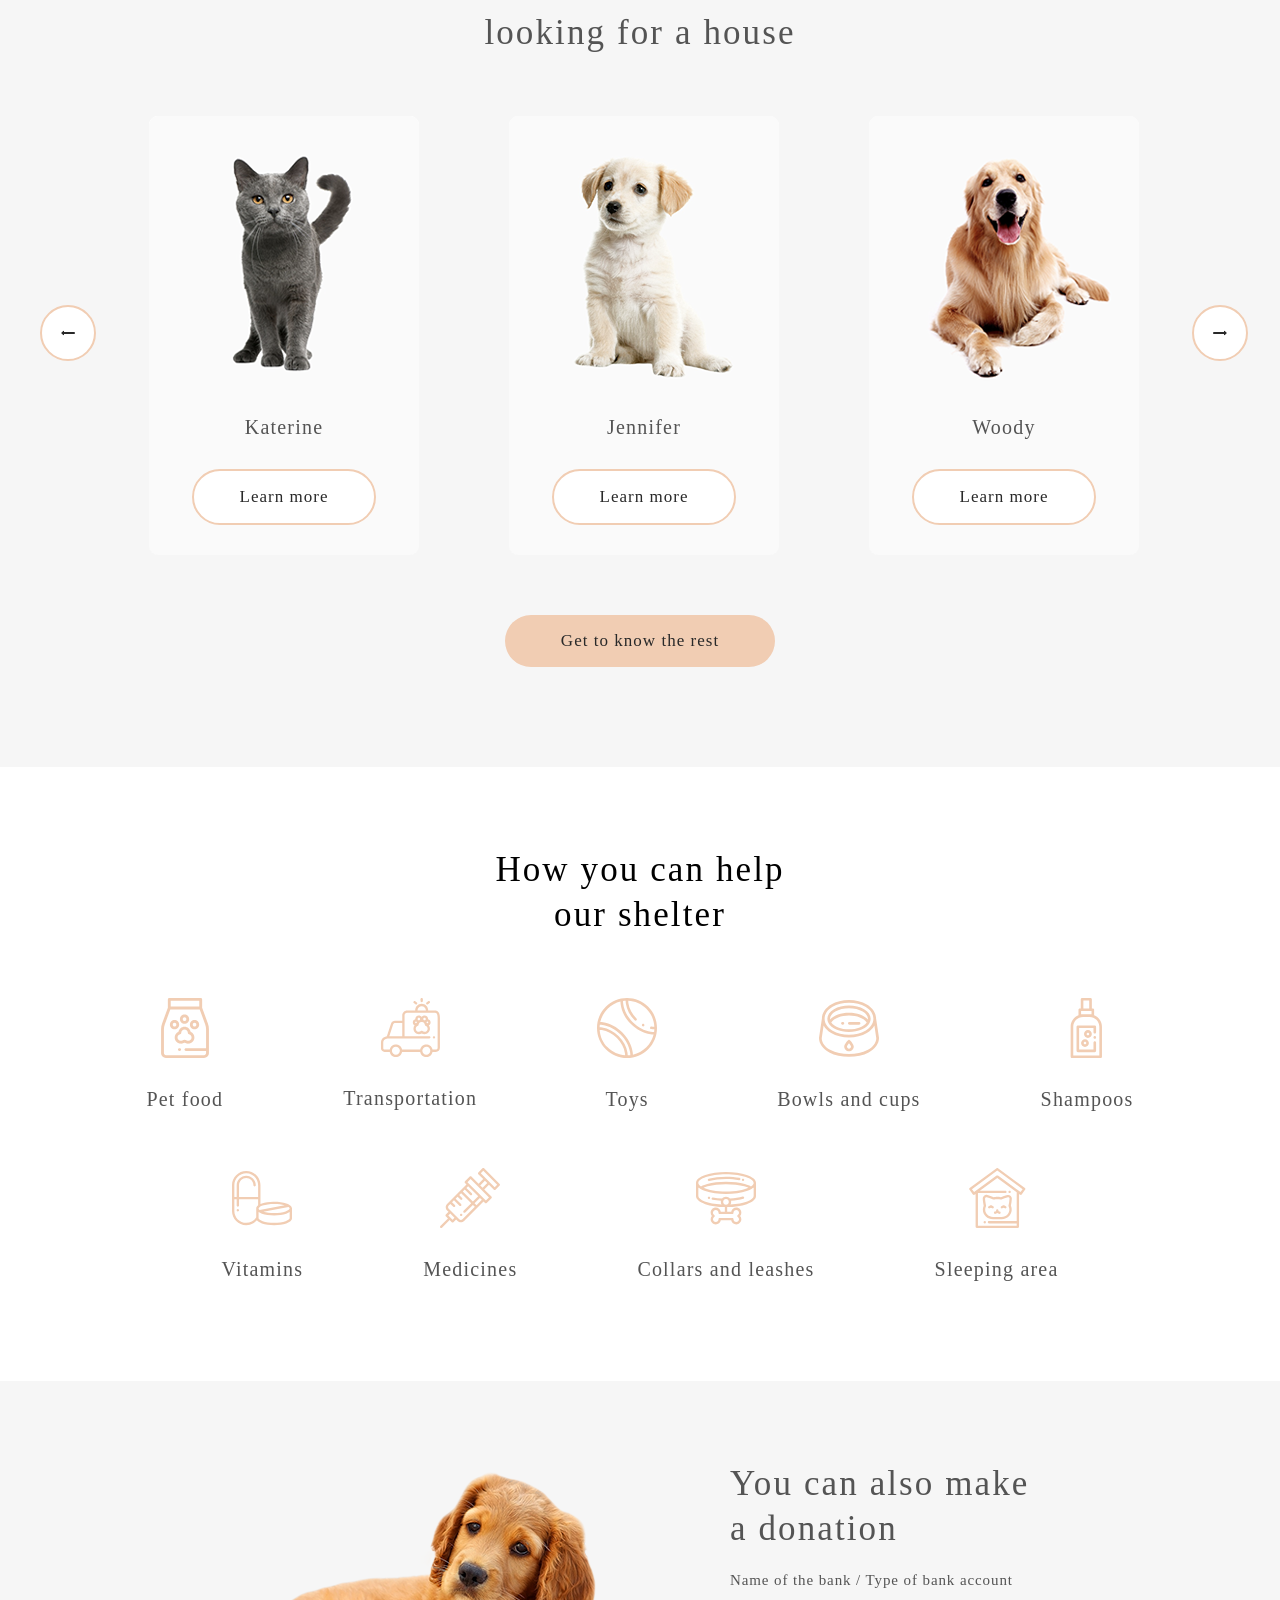
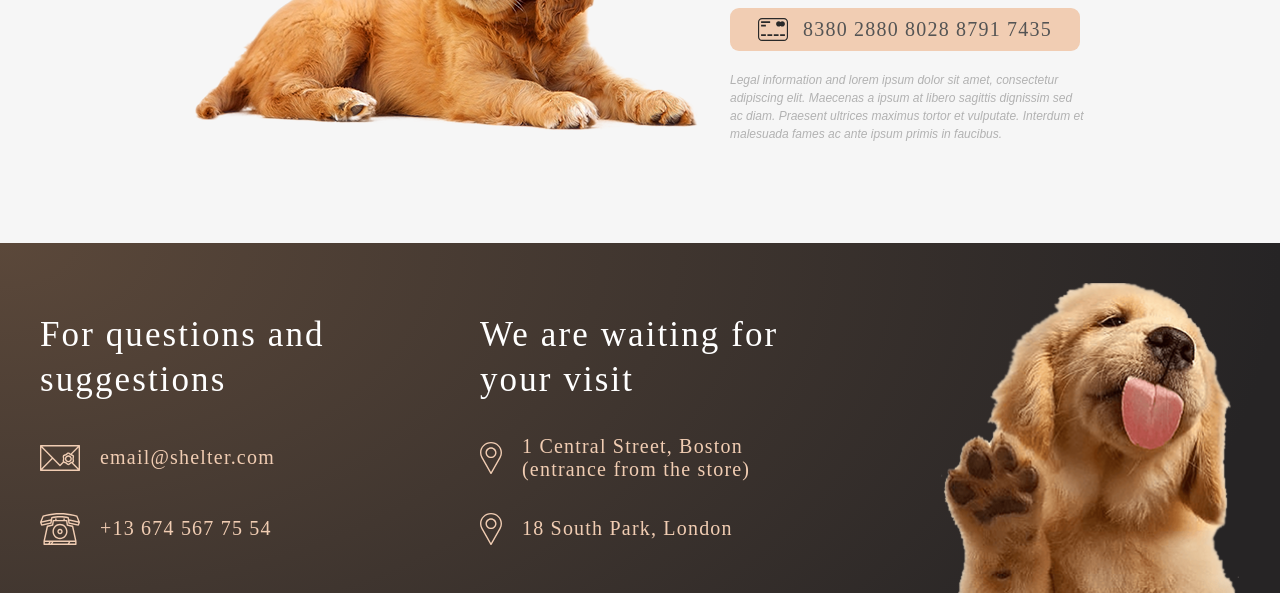
==== commit 68674d2b: "Add files via upload" ====
--- a/index.html
+++ b/index.html
@@ -1,84 +1,208 @@
-<!DOCTYPE html>
-<html lang="en">
-
-<head>
-    <meta charset="UTF-8">
-    <meta name="viewport" content="width=device-width, initial-scale=1.0">
-    <title>Coffee House</title>
-    <link rel="stylesheet" href="./styles/styles.css">
-</head>
-
-<body>
-    <header class="header">
-        <div class="container">
-            <div class="header__wrap">
-                <a href="#" class="header__logo"><img src="./imgs/logo.png" alt="logo"></a>
-                <ul class="header__nav">
-                    <li class="header__navItem"><a href="#favorite_drink" class="header__navLink">Favorite coffee</a>
-                    </li>
-                    <li class="header__navItem"><a href="#about" class="header__navLink">About</a></li>
-                    <li class="header__navItem"><a href="#" class="header__navLink">Mobile app</a></li>
-                    <li class="header__navItem"><a href="#" class="header__navLink">Contact us</a></li>
-                </ul>
-                <a href="#" class="header__menu"><img src="./imgs/menu-item.png" alt="menu"></a>
-            </div>
-        </div>
-    </header>
-    <main>
-        <section class="banner">
-            <div class="banner__photo">
-                <div class="container">
-                    <div class="banner__wrap">
-                        <h1 class="banner__h"><span class="banner__h__span">Enjoy</span> premium coffee at our charming
-                            cafe</h1>
-                        <p class="banner__p">
-                            With its inviting atmosphere and delicious coffee options, the Coffee House Resource is a
-                            popular destination for coffee lovers and those seeking a warm and inviting space to enjoy
-                            their favorite beverage.
-                        </p>
-                        <button class="banner__btn">Menu</button>
-                    </div>
-                </div>
-            </div>
-        </section>
-        <section class="favourite" id="favorite_drink">
-            <div class="container">
-                <h2 class="favourite__h">Choose your <span class="favourite__span">favorite</span> coffee</h2>
-                <div class="favourite__wrap">
-                    <img src="./imgs/arrowleft.png" alt="arrow">
-                    <div class="choose__coffee">
-                        <img src="./imgs/Favcoffee.png" alt="fav">
-                        <h2 class="choose__coffee__h2">S’mores Frappuccino</h2>
-                        <p class="choose__coffee__p">This new drink takes an espresso and mixes it with brown sugar and
-                            cinnamon before being topped with oat milk.</p>
-                        <h3 class="choose__coffee__price">$5.50</h3>
-                        <div class="controls">
-                            <img src="./imgs/control.png" alt="">
-                            <img src="./imgs/controlwhite.png" alt="">
-                            <img src="./imgs/controlwhite.png" alt="">
-                        </div>
-                    </div>
-                    <img src="./imgs/arrowright.png" alt="arrow">
-                </div>
-            </div>
-        </section>
-        <section class="aboutMe" id="about">
-            <div class="container">
-                <p class="AboutMe__p">Resource is <span class="AboutMe__span">the perfect and cozy place</span> where you can enjoy a variety of hot
-                    beverages, relax, catch up with friends, or get some work done.</p>
-                <div class="aboutMe__wrap">
-                    <div class="aboutMe__left">
-                        <img src="./imgs/about-1.png" alt="aboutMePic" class="aboutMe__img">
-                    <img src="./imgs/about-2.png" alt="aboutMePic" class="aboutMe__img">
-                </div>
-                   <div class="aboutMe__right">
-                     <img src="./imgs/about-3.png" alt="aboutMePic" class="aboutMe__img">
-                    <img src="./imgs/about-4.png" alt="aboutMePic" class="aboutMe__img">
-                </div>
-                </div>
-            </div>
-        </section>
-    </main>
-</body>
-
+<!DOCTYPE html>
+<html lang="en">
+
+<head>
+    <meta charset="UTF-8">
+    <meta name="viewport" content="width=device-width, initial-scale=1.0">
+    <title>Shelter</title>
+    <link rel="stylesheet" href="./styles/style.css">
+    <link rel="shortcut icon" href="./pics/lovepik-cartoon-dog-pngpng.png"/>
+</head>
+
+<body>
+    <div class="bg__gradient">
+        <div class="overlay"></div>
+
+        <header class="header">
+            <div class="container header__container">
+                <div class="header__logo">
+                    <a class="link logo__link" href="#">
+                        <h1 class="logo__title">Cozy House</h1>
+                        <p class="logo__text">Shelter for pets in Boston</p>
+                    </a>
+                </div>
+
+                <nav class="header__nav">
+                    <ul class="list nav__list">
+                        <li class="nav-item">
+                            <a href="#" class="link nav-link  active">About the shelter</a>
+                        </li>
+                        <li class="nav-item">
+                            <a href="./ourPets.html" class="link nav-link ">Our pets</a>
+                        </li>
+                        <li class="nav-item">
+                            <a href="#help" class="link nav-link">Help the shelter</a>
+                        </li>
+                        <li class="nav-item">
+                            <a href="#contacts" class="link nav-link">Contacts</a>
+                        </li>
+                    </ul>
+                </nav>
+              
+            </div>
+        </header>
+
+        <section class="hero">
+            <div class="container hero__container">
+                <div class="hero__content">
+                    <h2 class="hero__title"> Not only people need a house </h2>
+                    <p class="hero__text"> We offer to give a chance to a little and nice puppy with an extremely wide
+                        and open heart. He or she will love you more than anybody else in the world, you will see! </p>
+                    <a href="#" class="btn hero__btn">Make a friend</a>
+                </div>
+                <div class="hero__img">
+                    <img class="hero__picture" src="pics/start-screen-puppy.png" alt="Photo of dog">
+                </div>
+            </div>
+        </section>
+    </div>
+    <section class="about">
+        <div class="container about__container">
+            <div class="about__img">
+                <img src="./pics/about__pets.png" alt="Doggy" class="about__picture">
+            </div>
+            <div class="about__content">
+                <h3 class="about__title">
+                    About the shelter “Cozy House”
+                </h3>
+                <p class="about__text">Currently we have 121 dogs and 342 cats on our hands and statistics
+                    show that only 20% of them will find a family. The others will continue to live with us and will be
+                    waiting for a lucky chance to become dearly loved.</p>
+                <p class="about__text">We feed our wards with the best food and make sure that they do not
+                    get sick, feel comfortable (including psychologically) and well. We are supported by 87 volunteers
+                    and 28 employees of various skill levels. About 12% of the animals are taken by the shelter staff.
+                    Taking care of the animals, they become attached to the pets and would hardly ever leave them alone.
+                </p>
+            </div>
+
+        </div>
+    </section>
+    <section id="friends">
+        <div class="friend__h">
+            <h3 class="friends__title">
+                Our friends who
+                are looking for a house
+            </h3>
+        </div>
+        <div class="container friends__container">
+            <div class="friends__boxes">
+                <div class="friends__arrows">
+                    <img class="btn friends__arrow" src="./pics/Arrow__left.png" alt="">
+                </div>
+                <div class="pet__boxes">
+                    <div class="pet__box">
+                        <img src="./pics/pets-katrine.png" alt="cat Katerine">
+                        <p class="pets__p">Katerine</p>
+                        <div><a href="#" class="btn pet__btn">Learn more</a></div>
+                    </div>
+                    <div class="pet__box">
+                        <img src="./pics/pets-jennifer.png" alt="dog Jennifer">
+                        <p class="pets__p">Jennifer</p>
+                        <div><a href="#" class="btn pet__btn">Learn more</a></div>
+                    </div>
+                    <div class="pet__box">
+                        <img src="./pics/pets-woody.png" alt="Dog Woody">
+                        <p class="pets__p">Woody</p>
+                        <div><a href="#" class="btn pet__btn">Learn more</a></div>
+                    </div>
+                </div>
+                <div class="friends__arrows">
+                    <img class="btn friends__arrow" src="./pics/Arrow__right.png" alt="">
+                </div>
+            </div>
+
+        </div>
+        <div class="friends__btn__wrapper"><a href="./ourPets.html" class="btn friends__btn">Get to know the rest</a></div>
+    </section>
+    <section id="help">
+        <h3 class="help__h">How you can help our shelter
+        </h3>
+        <div class="container help__container">
+            <div class="help__boxes">
+                <div class="help__box">
+                    <img class="help__box__img" src="./pics/icon-pet-food.svg" alt="">
+                    <p class="help__box__p">Pet food</p>
+                </div>
+                <div class="help__box">
+                    <img class="help__box__img" src="./pics/icon-transportation.svg" alt="">
+                    <p class="help__box__p">Transportation</p>
+                </div>
+                <div class="help__box">
+                    <img class="help__box__img" src="./pics/icon-toys.svg" alt="">
+                    <p class="help__box__p">Toys</p>
+                </div>
+                <div class="help__box">
+                    <img class="help__box__img" src="./pics/icon-bowls-and-cups.svg" alt="">
+                    <p class="help__box__p">Bowls and cups</p>
+                </div>
+                <div class="help__box">
+                    <img class="help__box__img" src="./pics/icon-shampoos.svg" alt="">
+                    <p class="help__box__p">Shampoos</p>
+                </div>
+
+                <div class="help__box">
+                    <img class="help__box__img" src="./pics/icon-vitamins.svg" alt="">
+                    <p class="help__box__p">Vitamins</p>
+                </div>
+                <div class="help__box">
+                    <img class="help__box__img" src="./pics/icon-medicines.svg" alt="">
+                    <p class="help__box__p">Medicines</p>
+                </div>
+                <div class="help__box">
+                    <img class="help__box__img" src="./pics/icon-collars-leashes.svg" alt="">
+                    <p class="help__box__p">Collars and leashes</p>
+                </div>
+                <div class="help__box">
+                    <img class="help__box__img" src="./pics/icon-sleeping-area.svg" alt="">
+                    <p class="help__box__p">Sleeping area</p>
+                </div>
+            </div>
+        </div>
+    </section>
+    <section class="donation">
+        <div class="container donation__container">
+            <div class="donation__content">
+                <img src="./pics/donation-dog.png" alt="">
+                <div class="donation__text">
+                    <h3 class="donation__h">You can also make a donation</h3>
+                    <p class="donation__p">Name of the bank / Type of bank account</p>
+                    <a href="#" class=" btn donation__btn"> <img src="./pics/credit-card.svg" alt="">
+                        <p class="donation__btn__text">8380 2880 8028 8791 7435</p>
+                    </a>
+                    <p class="donation__legal">Legal information and lorem ipsum dolor sit amet, consectetur adipiscing
+                        elit. Maecenas a ipsum at libero sagittis dignissim sed ac diam. Praesent ultrices maximus
+                        tortor et vulputate. Interdum et malesuada fames ac ante ipsum primis in faucibus.</p>
+                </div>
+            </div>
+        </div>
+    </section>
+    <footer class="footer" id="contacts">
+        <div class="container footer__container">
+        <div class="footer__content">
+            <div class="footer__section">
+                <h3 class="footer__h">For questions and suggestions</h3>
+                <a href="mailto:email@shelter.com" class="footer__link"><img src="./pics/icon-email.svg" alt="">
+                    <p class="footer__link__p">email@shelter.com</p>
+                </a>
+                <a href="tel:+136745677554" class="footer__link"><img src="./pics/icon-phone.svg" alt="">
+                    <p class="footer__link__p">+13 674 567 75 54</p>
+                </a>
+            </div>
+            <div class="footer__section">
+                <h3 class="footer__h">We are waiting for your visit</h3>
+                <a
+                    href="https://www.google.com/maps/place/Center+Plaza/@42.3597602,-71.062786,17z/data=!3m2!4b1!5s0x89e37a1b3b7859b7:0xbea62e440d76c86d!4m6!3m5!1s0x89e37085215d1201:0xc34eff53266faf23!8m2!3d42.3597602!4d-71.0602111!16s%2Fg%2F11c6v9f_mv?entry=ttu" class="footer__link"><img
+                        src="./pics/icon-marker.svg" alt="">
+                    <p class="footer__link__p">1 Central Street, Boston (entrance from the store)</p>
+                </a>
+                <a href="https://www.google.com/maps/search/18+South+Park,+London+/@51.4202148,-0.1984738,17z/data=!3m1!4b1?entry=ttu" class="footer__link"><img src="./pics/icon-marker.svg" alt="">
+                    <p class="footer__link__p">18 South Park, London</p>
+                </a>
+            </div>
+            <img class="footer__img" src="./pics/footer-puppy.png" alt="">
+        </div>
+    </div>
+    </footer>
+</body>
+
 </html>
--- a/styles/style.css
+++ b/styles/style.css
@@ -0,0 +1,501 @@
+* {
+    margin: 0;
+    padding: 0;
+    box-sizing: border-box;
+    text-decoration: none;
+    list-style: none;
+}
+
+html {
+    scroll-behavior: smooth;
+}
+
+.container {
+    max-width: 1220px;
+    min-width: 320px;
+    width: 100%;
+    height: 100%;
+    padding: 0 10px;
+    margin: 0 auto;
+    display: flex;
+    justify-content: space-between;
+    align-items: center;
+
+}
+
+@font-face {
+    font-family: 'GR';
+    src: url(fonts/georgia.ttf) format("truetype");
+
+}
+
+@font-face {
+    font-family: 'GB';
+    src: url(fonts/georgiab.ttf) format("truetype");
+
+}
+
+@font-face {
+    font-family: 'GI';
+    src: url(fonts/georgiai.ttf) format("truetype");
+
+}
+
+@font-face {
+    font-family: 'AR';
+    src: url(fonts/ARIAL.TTF) format("truetype");
+
+}
+
+body {
+    font-family: 'GR', serif;
+    max-width: 100vw;
+
+}
+
+
+.bg__gradient {
+    background: radial-gradient(100% 215.42% at 0% 0%, #5B483A 0%, #262425 100%);
+}
+
+.header__container {
+    display: flex;
+    justify-content: space-between;
+    align-items: center;
+}
+
+.logo__title {
+    font-family: 'GR', serif;
+    font-size: 32px;
+    font-weight: 400;
+    line-height: 35.2px;
+    letter-spacing: 0.06em;
+    text-align: left;
+    color: #F1CDB3;
+
+}
+
+.logo__text {
+    padding-top: 10px;
+    font-family: 'AR', sans-serif;
+    font-size: 13px;
+    font-weight: 400;
+    line-height: 1.2;
+    letter-spacing: 0.105em;
+
+    color: #ffffff;
+
+}
+
+.header {
+    padding: 60px 0;
+}
+
+.nav__list {
+    display: flex;
+    align-items: center;
+    column-gap: 36px;
+
+}
+
+.link {
+    font-family: 'AR', sans-serif;
+    font-size: 15px;
+    font-weight: 400;
+    line-height: 24px;
+    text-align: left;
+    color: #FAFAFA;
+    padding-bottom: 3px;
+}
+
+.link.active {
+    color: #fafafa;
+    border-bottom: 3px solid #f1cdb3;
+    cursor: default;
+}
+
+.hero__title {
+    font-family: 'GR', serif;
+    font-size: 44px;
+    font-weight: 400;
+    line-height: 57.2px;
+    text-align: left;
+    max-width: 310px;
+    color: #ffffff;
+
+}
+
+.hero__content {
+    display: flex;
+    justify-content: flex-start;
+    flex-direction: column;
+    gap: 42px;
+}
+
+.hero__text {
+    max-width: 460px;
+    font-family: 'AR', sans-serif;
+    font-style: normal;
+    font-weight: 400;
+    font-size: 15px;
+    line-height: 1.6;
+    color: #cdcdcd;
+}
+
+.hero__picture {
+    max-width: 100%;
+    height: auto;
+    width: 698px;
+    height: 728px;
+}
+
+
+.btn {
+    display: flex;
+    justify-content: center;
+    align-items: center;
+    align-self: flex-start;
+    padding: 15px 45px;
+    font-family: 'GR', serif;
+    font-style: normal;
+    font-weight: 400;
+    font-size: 17px;
+    line-height: 1.3;
+    letter-spacing: 0.06em;
+    border-radius: 100px;
+    background: #F1CDB3;
+    color: #292929;
+}
+
+.hero__btn:hover {
+    background: #FDDCC4;
+}
+
+.about {
+    margin-top: 60px;
+    padding-bottom: 100px;
+}
+
+.about__container {
+    display: flex;
+    gap: 120px;
+}
+
+.about__title {
+    font-family: 'GR', serif;
+    font-size: 35px;
+    font-weight: 400;
+    line-height: 45.5px;
+    letter-spacing: 0.06em;
+    text-align: left;
+    width: 370px;
+    max-width: 100%;
+    color: #545454;
+}
+
+.about__text {
+    font-family: 'AR', sans-serif;
+    font-size: 15px;
+    font-weight: 400;
+    line-height: 24px;
+    text-align: left;
+    width: 430px;
+    max-width: 100%;
+    color: #4C4C4C;
+
+}
+
+.about__content {
+    display: flex;
+    flex-direction: column;
+    gap: 25px;
+
+}
+
+#friends {
+    padding-top: 80px;
+    padding-bottom: 100px;
+    background: #F6F6F6;
+}
+
+.friends__boxes {
+    display: flex;
+    justify-content: space-between;
+    align-items: center;
+    gap: 53px;
+}
+
+
+.friends__arrow {
+    display: inline-block;
+    border: solid 2px #F1CDB3;
+    border-radius: 100px;
+    padding: 23px 19px;
+    background: #FFFFFF;
+}
+
+.friends__arrow:hover {
+    background: #F1CDB3;
+    border: solid 2px #F1CDB3;
+    cursor: pointer;
+}
+
+.pet__boxes {
+    display: flex;
+    justify-content: center;
+    gap: 90px;
+    align-items: center;
+}
+
+.pet__box {
+    display: flex;
+    flex-direction: column;
+    justify-content: center;
+    align-items: center;
+    gap: 30px;
+    background: #FAFAFA;
+    border-radius: 9px;
+    padding-bottom: 30px;
+}
+
+.pet__btn {
+    display: inline-block;
+    border: solid 2px #F1CDB3;
+    padding: 15px 45px;
+    background: #FFFFFF;
+}
+
+.pet__box:hover {
+    cursor: pointer;
+
+}
+
+.pets__p {
+    font-family: 'GR', serif;
+    font-size: 20px;
+    font-weight: 400;
+    line-height: 22.72px;
+    letter-spacing: 0.06em;
+    text-align: center;
+    color: #545454;
+
+}
+
+.pet__box:hover .pet__btn {
+    background: #FDDCC4;
+    border: solid 2px #FDDCC4;
+}
+
+.friends__title {
+    font-family: 'GR', serif;
+    font-size: 35px;
+    font-weight: 400;
+    line-height: 45.5px;
+    letter-spacing: 0.06em;
+    text-align: center;
+    width: 400px;
+    color: #545454;
+}
+
+
+.friend__h {
+    margin: 0 auto 60px;
+    max-width: 400px;
+    width: 100%;
+
+
+}
+
+
+.friends__btn {
+    max-width: 270px;
+    margin: 60px auto 0;
+    background: #F1CDB3;
+    font-family: 'GR', serif;
+    font-size: 17px;
+    font-weight: 400;
+    line-height: 22.1px;
+    letter-spacing: 0.06em;
+    text-align: left;
+
+
+}
+
+.friends__btn:hover {
+    background: #FDDCC4;
+}
+
+.help__boxes {
+    list-style: none;
+    display: flex;
+    flex-wrap: wrap;
+    column-gap: 120px;
+    row-gap: 57px;
+    justify-content: center;
+    align-items: center;
+    max-width: 1030px;
+    min-width: 320px;
+    width: 100%;
+    margin: 0 auto 100px;
+}
+
+.help__box {
+    display: flex;
+    flex-direction: column;
+    row-gap: 30px;
+    align-items: center;
+    justify-content: center;
+}
+
+.help__box__img {
+    max-width: 60px;
+    max-height: 60px;
+}
+
+.help__box__p {
+    font-family: 'GR', serif;
+    font-size: 20px;
+    font-weight: 400;
+    line-height: 23px;
+    letter-spacing: 0.06em;
+    text-align: center;
+    color: #545454;
+
+}
+
+.help__h {
+    max-width: 310px;
+    font-family: 'GR', serif;
+    font-size: 35px;
+    font-weight: 400;
+    line-height: 45.5px;
+    letter-spacing: 0.06em;
+    text-align: center;
+    margin: 80px auto 60px;
+
+}
+
+.donation {
+    background: #F6F6F6;
+}
+
+.donation__content {
+    display: flex;
+    justify-content: center;
+    align-items: center;
+    gap: 30px;
+    width: 100%;
+    margin: 80px 0 100px;
+}
+
+.donation__btn {
+    display: flex;
+    gap: 15px;
+    width: 350px;
+    padding: 10px 15px;
+    border-radius: 9px;
+    color: #F1CDB3;
+}
+
+.donation__btn__text {
+    font-family: 'GR', serif;
+    font-size: 20px;
+    font-weight: 400;
+    line-height: 23px;
+    letter-spacing: 0.06em;
+    text-align: left;
+    color: #545454;
+}
+
+.donation__legal {
+    font-family: 'AR', sans-serif;
+    font-size: 12px;
+    font-style: italic;
+    font-weight: 400;
+    line-height: 18px;
+    text-align: left;
+    max-width: 355px;
+    color: #B2B2B2;
+}
+
+.donation__text {
+    display: flex;
+    flex-direction: column;
+    gap: 20px;
+}
+
+.donation__h {
+    font-family: 'GR', serif;
+    font-size: 35px;
+    font-weight: 400;
+    line-height: 45.5px;
+    letter-spacing: 0.06em;
+    text-align: left;
+    max-width: 300px;
+    color: #545454;
+}
+
+.donation__p {
+    font-family: 'GR', serif;
+    font-size: 15px;
+    font-weight: 400;
+    line-height: 16.5px;
+    letter-spacing: 0.06em;
+    text-align: left;
+    color: #545454;
+}
+
+.footer {
+    background: radial-gradient(100% 215.42% at 0% 0%, #5B483A 0%, #262425 100%)
+}
+
+.footer__content {
+    width: 100%;
+    padding-top: 40px;
+    display: flex;
+    justify-content: space-between;
+    align-items: center;
+}
+
+.footer__section {
+    width: 302px;
+    min-height: 253px;
+    padding: 0;
+    display: flex;
+    flex-direction: column;
+    row-gap: 39px;
+}
+
+.footer__section:last-of-type {
+    width: 322px;
+    row-gap: 32px;
+}
+
+.footer__h {
+
+    font-family: 'GR', serif;
+    font-size: 35px;
+    font-weight: 400;
+    line-height: 45.5px;
+    letter-spacing: 0.06em;
+    text-align: left;
+    color: #FFFFFF;
+
+}
+
+.footer__link {
+    display: flex;
+    align-items: center;
+    gap: 20px;
+
+}
+
+.footer__link__p {
+    font-family: Georgia, 'Times New Roman', Times, serif;
+    font-size: 20px;
+    font-weight: 400;
+    line-height: 23px;
+    letter-spacing: 0.06em;
+    text-align: left;
+    color: #F1CDB3;
+}
